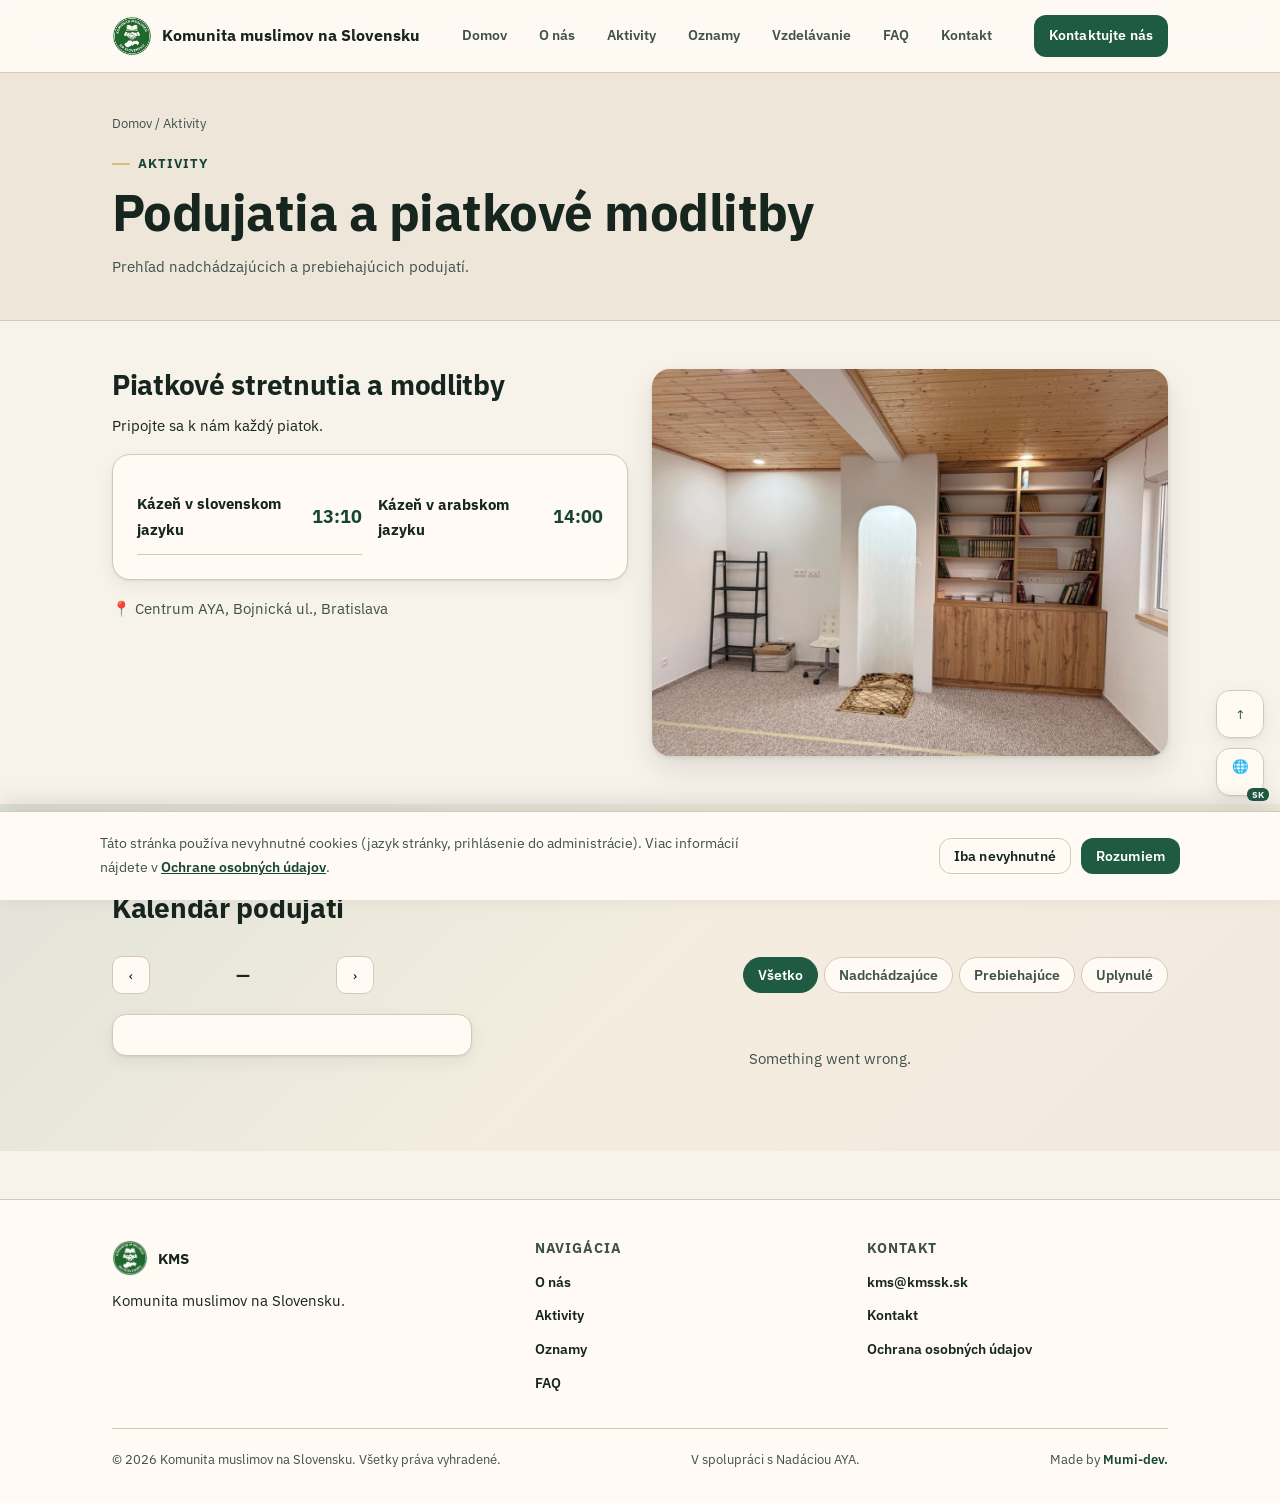
==== site/aktivity.html @ 3a9035a1 "Add files via upload" ====
<!DOCTYPE html>
<html lang="sk" dir="ltr">
<head>
<meta charset="UTF-8">
<meta name="viewport" content="width=device-width, initial-scale=1.0">
<title data-i18n-title="activities.title">Aktivity | KMS</title>
<meta name="description" content="Kalendár podujatí a piatkové modlitby Komunity muslimov na Slovensku." data-i18n-content="activities.lead">
<meta name="robots" content="index, follow">
<link rel="canonical" href="https://kmssk.sk/activities">
<link rel="icon" href="assets/img/favicon.png" type="image/png">
<link rel="preconnect" href="https://fonts.googleapis.com">
<link rel="preconnect" href="https://fonts.gstatic.com" crossorigin>
<link href="https://fonts.googleapis.com/css2?family=IBM+Plex+Sans:wght@400;500;600;700;800&family=IBM+Plex+Sans+Arabic:wght@400;500;600;700&display=swap" rel="stylesheet">
<link rel="stylesheet" href="assets/css/tokens.css">
<link rel="stylesheet" href="assets/css/style.css">
</head>
<body>
<a class="skip-link" href="#main">Skip to content</a>

<header class="site-header" data-hide-in-embed>
  <div class="container">
    <a class="brand" href="/">
      <img src="assets/img/logo.jpg" alt="Logo KMS" width="40" height="40">
      <span data-i18n="meta.site_name">Komunita muslimov na Slovensku</span>
    </a>
    <nav class="site-nav" aria-label="Hlavná navigácia">
      <a href="/" data-i18n="nav.home">Domov</a>
      <a href="/about" data-i18n="nav.about">O nás</a>
      <a href="/activities" data-i18n="nav.activities">Aktivity</a>
      <a href="/announcements" data-i18n="nav.announcements">Oznamy</a>
      <a href="/education" data-i18n="nav.education">Vzdelávanie</a>
      <a href="/faq" data-i18n="nav.faq">FAQ</a>
      <a href="/contact" data-i18n="nav.contact">Kontakt</a>
    </nav>
    <div class="header-actions">
      <a class="btn btn-primary btn-header-cta btn-sm" href="/contact" data-i18n="home.cta_contact">Kontaktujte nás</a>
      <button class="hamburger" type="button" data-drawer-open aria-label="Otvoriť menu" aria-expanded="false" aria-controls="mobile-drawer" data-testid="hamburger-btn">
        <span></span>
      </button>
    </div>
  </div>
</header>

<div class="drawer-scrim" data-drawer-scrim></div>
<aside class="drawer" data-drawer id="mobile-drawer" data-open="false" aria-label="Mobilné menu">
  <div class="drawer-top">
    <a class="brand" href="/"><img src="assets/img/logo.jpg" alt="" width="36" height="36"><span data-i18n="meta.site_name">KMS</span></a>
    <button class="drawer-close" type="button" data-drawer-close aria-label="Zavrieť menu" data-testid="drawer-close-btn">&#10005;</button>
  </div>
  <nav class="drawer-nav" aria-label="Mobilná navigácia">
    <a href="/" data-i18n="nav.home">Domov</a>
    <a href="/about" data-i18n="nav.about">O nás</a>
    <a href="/activities" data-i18n="nav.activities">Aktivity</a>
    <a href="/announcements" data-i18n="nav.announcements">Oznamy</a>
    <a href="/education" data-i18n="nav.education">Vzdelávanie</a>
    <a href="/faq" data-i18n="nav.faq">FAQ</a>
    <a href="/contact" data-i18n="nav.contact">Kontakt</a>
  </nav>
</aside>

<main id="main">
<div id="app-content">

  <div class="page-header" data-hide-in-embed>
    <div class="container">
      <div class="breadcrumbs"><a href="/" data-i18n="nav.home">Domov</a> / <span data-i18n="nav.activities">Aktivity</span></div>
      <div class="eyebrow" data-i18n="activities.eyebrow">Aktivity</div>
      <h1 data-i18n="activities.title">Podujatia a piatkové modlitby</h1>
      <p data-i18n="activities.lead">Prehľad nadchádzajúcich a prebiehajúcich podujatí.</p>
    </div>
  </div>

  <section data-hide-in-embed>
    <div class="container">
      <div class="grid-2">
        <div data-reveal>
          <h2 data-i18n="activities.friday_title">Piatkové stretnutia a modlitby</h2>
          <p data-i18n="activities.friday_note">Pripojte sa k nám každý piatok.</p>
          <div class="prayer-box">
            <div class="prayer-time-row">
              <span class="lang" data-i18n="activities.friday_sk_label">Kázeň v slovenskom jazyku</span>
              <span class="time">13:10</span>
            </div>
            <div class="prayer-time-row">
              <span class="lang" data-i18n="activities.friday_ar_label">Kázeň v arabskom jazyku</span>
              <span class="time">14:00</span>
            </div>
          </div>
          <p class="text-muted mt-4">&#128205; <span data-i18n="activities.friday_location">Centrum AYA, Bojnická ul., Bratislava</span></p>
        </div>
        <div data-reveal>
          <img src="assets/img/friday-prayer-room.jpg" alt="Piatkové stretnutie v Centre AYA" style="border-radius:var(--radius-3);box-shadow:var(--shadow-2);width:100%;" loading="lazy" data-edit-img="activities.friday_image">
        </div>
      </div>
    </div>
  </section>

  <section class="wash">
    <div class="container">
      <div class="section-head">
        <div class="eyebrow" data-i18n="activities.calendar_title">Kalendár podujatí</div>
        <h2 data-i18n="activities.calendar_title">Kalendár podujatí</h2>
      </div>

      <div data-calendar-root data-testid="calendar-root">
        <div class="calendar-toolbar">
          <div class="calendar-nav">
            <button type="button" data-calendar-prev aria-label="Predchádzajúci mesiac">&#8249;</button>
            <span class="calendar-month-label" data-calendar-month-label>—</span>
            <button type="button" data-calendar-next aria-label="Nasledujúci mesiac">&#8250;</button>
          </div>
          <div class="calendar-filter" role="group" aria-label="Filter podujatí">
            <button type="button" class="filter-chip" data-calendar-filter="all" aria-pressed="true" data-i18n="activities.filter_all">Všetko</button>
            <button type="button" class="filter-chip" data-calendar-filter="upcoming" aria-pressed="false" data-i18n="activities.filter_upcoming">Nadchádzajúce</button>
            <button type="button" class="filter-chip" data-calendar-filter="ongoing" aria-pressed="false" data-i18n="activities.filter_ongoing">Prebiehajúce</button>
            <button type="button" class="filter-chip" data-calendar-filter="past" aria-pressed="false" data-i18n="activities.filter_past">Uplynulé</button>
          </div>
        </div>

        <div class="calendar-layout" data-testid="calendar-layout">
          <div class="card card-pad calendar-panel">
            <div class="month-grid" data-calendar-month data-testid="calendar-month-grid"></div>
          </div>
          <div class="calendar-events-panel" data-calendar-list data-testid="calendar-events-list">
            <div class="skeleton skeleton-line"></div>
          </div>
        </div>
      </div>
    </div>
  </section>


</div>
</main>

<footer class="site-footer" data-hide-in-embed>
  <div class="container">
    <div class="footer-grid">
      <div>
        <div class="footer-brand"><img src="assets/img/logo.jpg" alt=""><span data-i18n="meta.site_name">KMS</span></div>
        <p data-i18n="footer.about_text">Komunita muslimov na Slovensku.</p>
      </div>
      <div class="footer-col">
        <h4 data-i18n="footer.nav_title">Navigácia</h4>
        <ul>
          <li><a href="/about" data-i18n="nav.about">O nás</a></li>
          <li><a href="/activities" data-i18n="nav.activities">Aktivity</a></li>
          <li><a href="/announcements" data-i18n="nav.announcements">Oznamy</a></li>
          <li><a href="/faq" data-i18n="nav.faq">FAQ</a></li>
        </ul>
      </div>
      <div class="footer-col">
        <h4 data-i18n="footer.contact_title">Kontakt</h4>
        <ul>
          <li><a href="mailto:kms@kmssk.sk">kms@kmssk.sk</a></li>
          <li><a href="/contact" data-i18n="nav.contact">Kontakt</a></li>
          <li><a href="/privacy">Ochrana osobných údajov</a></li>
        </ul>
      </div>
    </div>
    <div class="footer-bottom">
      <span>&copy; <span id="year"></span> <span data-i18n="footer.made_with">Komunita muslimov na Slovensku</span>. <span data-i18n="common.all_rights">Všetky práva vyhradené.</span></span>
      <span data-i18n="footer.follow_text">V spolupráci s Nadáciou AYA.</span><span class="footer-credit">Made by <a href="https://cloudinite.github.io/mumi/" target="_blank" rel="noopener">Mumi-dev.</a></span>
    </div>
  </div>
</footer>

<div class="fab-rail" data-hide-in-embed>
  <button class="fab fab-scroll" type="button" data-scroll-top aria-label="Späť nahor" data-i18n-aria-label="common.scroll_top" data-testid="scroll-top-btn">&#8593;</button>
  <div style="position:relative;">
    <button class="fab" type="button" data-lang-toggle aria-label="Jazyk" aria-expanded="false" data-testid="lang-toggle-btn">
      &#127760;<span class="fab-lang-code">SK</span>
    </button>
    <div class="lang-menu" data-lang-menu data-open="false" role="menu" data-testid="lang-menu">
      <button type="button" data-lang-option="sk" role="menuitemradio" aria-checked="true">Slovenčina</button>
      <button type="button" data-lang-option="en" role="menuitemradio" aria-checked="false">English</button>
      <button type="button" data-lang-option="ru" role="menuitemradio" aria-checked="false">Русский</button>
      <button type="button" data-lang-option="de" role="menuitemradio" aria-checked="false">Deutsch</button>
      <button type="button" data-lang-option="ar" role="menuitemradio" aria-checked="false">العربية</button>
    </div>
  </div>
</div>

<div class="cookie-banner" data-cookie-banner data-testid="cookie-consent-banner" hidden>
  <div class="cookie-banner-inner">
    <p data-i18n="cookie.message">Táto stránka používa nevyhnutné cookies (jazyk stránky, prihlásenie do administrácie). Viac informácií nájdete v <a href="/privacy">Ochrane osobných údajov</a>.</p>
    <div class="cookie-actions">
      <button type="button" class="btn btn-secondary btn-sm" data-cookie-decline data-i18n="cookie.decline" data-testid="cookie-decline-btn">Iba nevyhnutné</button>
      <button type="button" class="btn btn-primary btn-sm" data-cookie-accept data-i18n="cookie.accept" data-testid="cookie-accept-btn">Rozumiem</button>
    </div>
  </div>
</div>
<script src="assets/js/i18n.js"></script>
<script src="assets/js/main.js"></script>
<script src="assets/js/editor-bridge.js"></script>
<script src="assets/js/cookie-consent.js"></script>
<script src="assets/js/calendar.js"></script>
<script>document.getElementById('year') && (document.getElementById('year').textContent = new Date().getFullYear());</script>
</body>
</html>
---- site/assets/css/tokens.css ----
/* ============================================================
   KMSSK.SK — DESIGN TOKENS
   Plain CSS custom properties. Load before style.css.
   ============================================================ */
:root{
  --bg:#F7F2EA;
  --fg:#16251E;
  --fg-muted:#3E5248;
  --card:#FFFBF4;
  --card-2:#EFE6DA;
  --stroke:#D6C8B8;
  --brand:#1F5A43;
  --brand-strong:#174534;
  --accent:#9A5A2A;
  --accent-soft:#D7C07A;
  --info:#1E5A7A;
  --success:#2F6B4F;
  --warning:#9A6A2F;
  --danger:#8A3F3A;
  --ring:#1D4ED8;

  --font-latin:"IBM Plex Sans",system-ui,-apple-system,"Segoe UI",Roboto,Arial,sans-serif;
  --font-arabic:"IBM Plex Sans Arabic","Noto Sans Arabic",Tahoma,Arial,sans-serif;

  --fs-900:clamp(2.25rem,4vw,3.5rem);
  --fs-800:clamp(1.5rem,2.2vw,2rem);
  --fs-700:1.25rem;
  --fs-600:1.125rem;
  --fs-500:1rem;
  --fs-400:0.9375rem;
  --fs-300:0.875rem;
  --fs-200:0.8125rem;

  --lh-tight:1.15;
  --lh-normal:1.5;
  --lh-relaxed:1.7;

  --space-1:0.25rem;
  --space-2:0.5rem;
  --space-3:0.75rem;
  --space-4:1rem;
  --space-5:1.25rem;
  --space-6:1.5rem;
  --space-8:2rem;
  --space-10:2.5rem;
  --space-12:3rem;
  --space-16:4rem;

  --radius-1:10px;
  --radius-2:14px;
  --radius-3:18px;

  --shadow-1:0 1px 2px rgba(22,37,30,.08),0 6px 18px rgba(22,37,30,.06);
  --shadow-2:0 2px 4px rgba(22,37,30,.10),0 14px 30px rgba(22,37,30,.10);

  --ease-out:cubic-bezier(.16,1,.3,1);
  --ease-in:cubic-bezier(.7,0,.84,0);
  --dur-1:120ms;
  --dur-2:180ms;
  --dur-3:260ms;
  --dur-4:420ms;

  --header-h:72px;
}

html{color-scheme:light;}
*,*::before,*::after{box-sizing:border-box;}
html,body{margin:0;padding:0;}
body{
  background:var(--bg);
  color:var(--fg);
  font-family:var(--font-latin);
  font-size:var(--fs-400);
  line-height:var(--lh-relaxed);
  -webkit-font-smoothing:antialiased;
  text-rendering:optimizeLegibility;
}
html[lang^="ar"] body{font-family:var(--font-arabic);}

img{max-width:100%;display:block;}
a{color:var(--brand-strong);text-decoration:none;}
a:hover{color:var(--accent);}
button{font-family:inherit;}

:focus-visible{outline:3px solid var(--ring);outline-offset:2px;border-radius:4px;}
::selection{background:rgba(31,90,67,.18);}

h1,h2,h3,h4{line-height:var(--lh-tight);letter-spacing:-0.01em;margin:0 0 var(--space-3);color:var(--fg);}
h1{font-size:var(--fs-900);font-weight:700;}
h2{font-size:var(--fs-800);font-weight:700;}
h3{font-size:var(--fs-700);font-weight:600;}
p{margin:0 0 var(--space-4);color:var(--fg);}

@media (prefers-reduced-motion: reduce){
  *{scroll-behavior:auto !important; animation-duration:.01ms !important; animation-iteration-count:1 !important; transition-duration:.01ms !important;}
}
---- site/assets/css/style.css ----
/* ============================================================
   KMSSK.SK — MAIN STYLESHEET
   ============================================================ */

/* ---------- Base / Layout ---------- */
.container{max-width:1120px;margin:0 auto;padding:0 16px;}
@media(min-width:768px){.container{padding:0 24px;}}
@media(min-width:1024px){.container{padding:0 32px;}}

main{display:block;}
section{padding:var(--space-12) 0;}
@media(max-width:640px){section{padding:var(--space-8) 0;}}

.skip-link{position:absolute;left:-999px;top:0;background:var(--brand);color:#fff;padding:10px 16px;border-radius:0 0 10px 0;z-index:200;}
.skip-link:focus{left:0;}

.eyebrow{display:inline-flex;align-items:center;gap:8px;font-size:var(--fs-200);font-weight:700;letter-spacing:.08em;text-transform:uppercase;color:var(--brand-strong);margin-bottom:var(--space-3);}
.eyebrow::before{content:"";width:18px;height:2px;background:var(--accent-soft);display:inline-block;}
.section-head{max-width:680px;margin-bottom:var(--space-8);}
.section-head p{color:var(--fg-muted);}
.section-head.center{margin-left:auto;margin-right:auto;text-align:center;}

.text-muted{color:var(--fg-muted);}
.visually-hidden{position:absolute !important;width:1px;height:1px;overflow:hidden;clip:rect(0,0,0,0);white-space:nowrap;}

/* decorative wash (max 20% viewport, only as section overlay) */
.wash{position:relative;isolation:isolate;}
.wash::before{content:"";position:absolute;inset:0;z-index:-1;background:linear-gradient(135deg, rgba(31,90,67,0.10), rgba(215,192,122,0.10), rgba(154,90,42,0.06));}

/* ---------- Reveal-on-scroll ---------- */
[data-reveal]{opacity:0;transform:translateY(14px);transition:opacity var(--dur-4) var(--ease-out), transform var(--dur-4) var(--ease-out);}
[data-reveal].is-visible{opacity:1;transform:translateY(0);}

/* ---------- Page transition ---------- */
body{opacity:1;transition:opacity var(--dur-4) var(--ease-out);}
body[data-page-state="out"]{opacity:0;}

/* ---------- Cross-fade content on language change ---------- */
#app-content{opacity:1;transform:translateY(0);transition:opacity var(--dur-4) var(--ease-out), transform var(--dur-4) var(--ease-out);}
#app-content[data-i18n-state="out"]{opacity:0;transform:translateY(4px);}

/* ---------- Header / Nav ---------- */
.site-header{position:sticky;top:0;z-index:50;background:rgba(255,251,244,0.86);backdrop-filter:blur(10px);border-bottom:1px solid var(--stroke);}
@supports not (backdrop-filter: blur(1px)){.site-header{background:var(--card);}}
.site-header .container{display:flex;align-items:center;justify-content:space-between;height:var(--header-h);gap:var(--space-4);}
.brand{display:flex;align-items:center;gap:10px;font-weight:700;color:var(--fg);font-size:var(--fs-500);min-width:0;}
.brand img{width:40px;height:40px;border-radius:50%;flex-shrink:0;}
.brand span{white-space:nowrap;overflow:hidden;text-overflow:ellipsis;}
@media(max-width:480px){.brand span{max-width:150px;}}

.site-nav{display:none;align-items:center;gap:var(--space-1);}
.site-nav a{padding:10px 14px;border-radius:10px;color:var(--fg-muted);font-weight:600;font-size:var(--fs-300);transition:background var(--dur-2) var(--ease-out), color var(--dur-2) var(--ease-out);white-space:nowrap;}
.site-nav a:hover{background:var(--card-2);color:var(--brand-strong);}
.site-nav a[aria-current="page"]{color:var(--brand-strong);background:var(--card-2);}
@media(min-width:900px){.site-nav{display:flex;}}

.header-actions{display:flex;align-items:center;gap:10px;}
.btn-header-cta{display:none;}
@media(min-width:900px){.btn-header-cta{display:inline-flex;}}

.hamburger{display:inline-flex;width:44px;height:44px;border-radius:10px;border:1px solid var(--stroke);background:var(--card);align-items:center;justify-content:center;cursor:pointer;flex-shrink:0;}
@media(min-width:900px){.hamburger{display:none;}}
.hamburger span{display:block;width:20px;height:2px;background:var(--fg);position:relative;}
.hamburger span::before,.hamburger span::after{content:"";position:absolute;left:0;width:20px;height:2px;background:var(--fg);transition:transform var(--dur-2) var(--ease-out);}
.hamburger span::before{top:-6px;}
.hamburger span::after{top:6px;}

/* ---------- Mobile Drawer ---------- */
.drawer-scrim{position:fixed;inset:0;background:rgba(22,37,30,.42);opacity:0;pointer-events:none;transition:opacity var(--dur-3) var(--ease-out);z-index:90;}
.drawer-scrim[data-open="true"]{opacity:1;pointer-events:auto;}
.drawer{position:fixed;top:0;right:0;height:100%;width:min(86vw,360px);background:var(--card);border-left:1px solid var(--stroke);translate:100% 0;opacity:0;box-shadow:var(--shadow-2);transition:opacity var(--dur-3) var(--ease-out), translate var(--dur-3) var(--ease-out);z-index:91;display:flex;flex-direction:column;padding:var(--space-5);overflow-y:auto;}
.drawer[data-open="true"]{opacity:1;translate:0 0;}
.drawer-top{display:flex;align-items:center;justify-content:space-between;margin-bottom:var(--space-6);}
.drawer-close{width:40px;height:40px;border-radius:10px;border:1px solid var(--stroke);background:var(--card);display:flex;align-items:center;justify-content:center;cursor:pointer;}
.drawer-nav{display:flex;flex-direction:column;gap:4px;}
.drawer-nav a{padding:14px 12px;border-radius:10px;color:var(--fg);font-weight:600;font-size:var(--fs-500);}
.drawer-nav a:hover{background:var(--card-2);}
.drawer-nav a[aria-current="page"]{color:var(--brand-strong);background:var(--card-2);}
body.drawer-locked{overflow:hidden;}

/* ---------- Floating Action Rail ---------- */
.fab-rail{position:fixed;right:16px;bottom:16px;display:flex;flex-direction:column;gap:10px;z-index:60;padding-bottom:env(safe-area-inset-bottom);transition:bottom .25s ease;}
body.has-cookie-banner .fab-rail{bottom:104px;}
@media(max-width:640px){body.has-cookie-banner .fab-rail{bottom:150px;}}

/* Cookie / privacy consent banner */
.cookie-banner{position:fixed;left:0;right:0;bottom:0;z-index:80;background:var(--card);border-top:1px solid var(--stroke);box-shadow:0 -8px 24px rgba(20,30,25,.12);padding:var(--space-5) 0;padding-bottom:calc(var(--space-5) + env(safe-area-inset-bottom));transform:translateY(100%);transition:transform .25s ease;}
.cookie-banner.is-visible{transform:translateY(0);}
.cookie-banner-inner{max-width:1120px;margin:0 auto;padding:0 var(--space-5);display:flex;align-items:center;justify-content:space-between;gap:var(--space-6);flex-wrap:wrap;}
.cookie-banner-inner p{margin:0;font-size:var(--fs-300);color:var(--fg-muted);max-width:640px;}
.cookie-banner-inner p a{color:var(--brand-strong);font-weight:600;text-decoration:underline;}
.cookie-actions{display:flex;gap:10px;flex-wrap:wrap;flex-shrink:0;}
@media(max-width:640px){
  .cookie-banner-inner{flex-direction:column;align-items:stretch;text-align:left;}
  .cookie-actions{width:100%;}
  .cookie-actions .btn{flex:1;}
}
.fab{width:48px;height:48px;border-radius:14px;background:rgba(255,251,244,.94);border:1px solid var(--stroke);box-shadow:var(--shadow-1);display:grid;place-items:center;color:var(--brand-strong);transition:box-shadow var(--dur-2) var(--ease-out), background var(--dur-2) var(--ease-out), opacity var(--dur-2) var(--ease-out), transform var(--dur-2) var(--ease-out);cursor:pointer;position:relative;}
.fab:hover{box-shadow:var(--shadow-2);background:var(--card);}
.fab:active{transform:scale(.96);}
.fab-scroll{opacity:0;pointer-events:none;transform:translateY(6px);}
.fab-scroll.is-visible{opacity:1;pointer-events:auto;transform:translateY(0);}
.fab-lang-code{position:absolute;bottom:-6px;right:-6px;background:var(--brand);color:#fff;font-size:9px;font-weight:800;letter-spacing:.02em;padding:2px 5px;border-radius:6px;line-height:1;}

.lang-menu{position:absolute;bottom:56px;right:0;background:var(--card);border:1px solid var(--stroke);border-radius:var(--radius-2);box-shadow:var(--shadow-2);padding:6px;min-width:170px;opacity:0;transform:translateY(6px) scale(.98);pointer-events:none;transition:opacity var(--dur-2) var(--ease-out), transform var(--dur-2) var(--ease-out);}
.lang-menu[data-open="true"]{opacity:1;transform:translateY(0) scale(1);pointer-events:auto;}
.lang-menu button{display:flex;width:100%;align-items:center;justify-content:space-between;gap:8px;padding:10px 12px;border-radius:8px;background:transparent;border:none;color:var(--fg);font-size:var(--fs-300);font-weight:600;cursor:pointer;text-align:left;}
.lang-menu button:hover{background:var(--card-2);}
.lang-menu button[aria-checked="true"]{color:var(--brand-strong);background:var(--card-2);}

/* ---------- Hero ---------- */
.hero{padding:var(--space-16) 0 var(--space-12);}
.hero .grid{display:grid;gap:var(--space-8);align-items:center;}
@media(min-width:860px){.hero .grid{grid-template-columns:1.1fr .9fr;}}
.hero h1{margin-bottom:var(--space-4);}
.hero p.lead{font-size:var(--fs-600);color:var(--fg-muted);max-width:560px;}
.hero-actions{display:flex;gap:12px;flex-wrap:wrap;margin-top:var(--space-6);}
.hero-media{position:relative;border-radius:var(--radius-3);overflow:hidden;box-shadow:var(--shadow-2);aspect-ratio:4/3;}
.hero-media img{width:100%;height:100%;object-fit:cover;}
.hero-badge{position:absolute;bottom:14px;left:14px;background:rgba(255,251,244,.94);border:1px solid var(--stroke);border-radius:var(--radius-1);padding:8px 12px;font-size:var(--fs-300);font-weight:700;color:var(--brand-strong);box-shadow:var(--shadow-1);}

/* ---------- Buttons ---------- */
.btn{display:inline-flex;align-items:center;justify-content:center;gap:8px;border-radius:12px;padding:11px 18px;font-weight:600;font-size:var(--fs-400);cursor:pointer;min-height:44px;letter-spacing:.01em;border:1px solid transparent;transition:background var(--dur-2) var(--ease-out), box-shadow var(--dur-2) var(--ease-out), border-color var(--dur-2) var(--ease-out), transform var(--dur-1) var(--ease-out);}
.btn:active{transform:scale(.98);}
.btn-primary{background:var(--brand);color:#fff;}
.btn-primary:hover{background:var(--brand-strong);box-shadow:var(--shadow-1);color:#fff;}
.btn-secondary{background:var(--card);color:var(--fg);border-color:var(--stroke);}
.btn-secondary:hover{border-color:rgba(31,90,67,.35);box-shadow:var(--shadow-1);}
.btn-ghost{background:transparent;color:var(--brand-strong);}
.btn-ghost:hover{background:rgba(31,90,67,.08);}
.btn-sm{min-height:36px;padding:8px 14px;font-size:var(--fs-300);}
.btn[aria-disabled="true"]{opacity:.55;cursor:not-allowed;}
.btn[aria-disabled="true"]:hover{background:var(--card);box-shadow:none;}

/* ---------- Cards ---------- */
.card{background:var(--card);border:1px solid var(--stroke);border-radius:var(--radius-2);box-shadow:var(--shadow-1);transition:box-shadow var(--dur-2) var(--ease-out);}
.card:hover{box-shadow:var(--shadow-2);}
.card-pad{padding:var(--space-5);}

.grid-3{display:grid;gap:var(--space-5);grid-template-columns:1fr;}
@media(min-width:680px){.grid-3{grid-template-columns:repeat(2,1fr);}}
@media(min-width:980px){.grid-3{grid-template-columns:repeat(3,1fr);}}
/* Announcements archive: auto-fit so a handful of items never leave awkward empty columns */
.announcements-grid{grid-template-columns:repeat(auto-fit,minmax(280px,1fr)) !important;}
.announcements-cta{display:flex;align-items:center;justify-content:space-between;gap:var(--space-5);flex-wrap:wrap;}
.announcements-cta .btn{flex-shrink:0;}
.grid-2{display:grid;gap:var(--space-6);grid-template-columns:1fr;}
@media(min-width:760px){.grid-2{grid-template-columns:1fr 1fr;}}

.announcement-card{padding:var(--space-5);display:flex;flex-direction:column;gap:8px;position:relative;}
.announcement-card .badge-row{display:flex;align-items:center;gap:8px;}
.badge{display:inline-flex;align-items:center;gap:6px;font-size:var(--fs-200);font-weight:700;padding:4px 10px;border-radius:999px;background:var(--card-2);color:var(--brand-strong);}
.badge-dot{width:7px;height:7px;border-radius:50%;background:var(--accent-soft);}
.announcement-card h3{font-size:var(--fs-600);margin:2px 0;}
.announcement-card .meta{font-size:var(--fs-300);color:var(--fg-muted);}
.announcement-card.urgent{border-left:3px solid var(--danger);}

.event-card{padding:var(--space-5);display:flex;gap:var(--space-4);align-items:flex-start;}
.event-date-pill{flex-shrink:0;width:64px;height:64px;border-radius:var(--radius-1);background:var(--card-2);display:flex;flex-direction:column;align-items:center;justify-content:center;color:var(--brand-strong);font-weight:700;line-height:1.1;}
.event-date-pill .d{font-size:1.35rem;}
.event-date-pill .m{font-size:var(--fs-200);text-transform:uppercase;letter-spacing:.04em;}
.event-body{flex:1;min-width:0;}
.event-body h3{font-size:var(--fs-600);margin-bottom:4px;}
.event-meta{display:flex;gap:14px;flex-wrap:wrap;font-size:var(--fs-300);color:var(--fg-muted);margin:6px 0;}
.event-meta span{display:inline-flex;align-items:center;gap:6px;}
.event-status{font-size:var(--fs-200);font-weight:700;padding:3px 9px;border-radius:999px;}
.event-status.upcoming{background:rgba(31,90,67,.12);color:var(--brand-strong);}
.event-status.ongoing{background:rgba(154,90,42,.14);color:var(--accent);}
.event-status.past{background:var(--card-2);color:var(--fg-muted);}
.event-status.cancelled{background:rgba(138,63,58,.12);color:var(--danger);}
.event-cta{margin-top:8px;}
.event-cta a{font-weight:700;font-size:var(--fs-300);border-bottom:2px solid transparent;transition:border-color var(--dur-2) var(--ease-out);}
.event-cta a:hover{border-color:var(--accent);}

.coming-soon-card{padding:var(--space-6) var(--space-5);text-align:center;display:flex;flex-direction:column;align-items:center;gap:10px;}
.coming-soon-card .icon{width:56px;height:56px;border-radius:16px;background:var(--card-2);display:flex;align-items:center;justify-content:center;color:var(--brand-strong);font-size:24px;}
.coming-soon-card h3{font-size:var(--fs-600);}
.coming-soon-card p{color:var(--fg-muted);font-size:var(--fs-300);margin-bottom:4px;}

/* ---------- FAQ accordion ---------- */
.faq-list{display:flex;flex-direction:column;gap:10px;}
.faq-item{border:1px solid var(--stroke);border-radius:var(--radius-2);background:var(--card);overflow:hidden;}
.faq-trigger{width:100%;display:flex;align-items:center;justify-content:space-between;gap:12px;padding:16px 18px;background:transparent;border:none;text-align:left;font-weight:700;font-size:var(--fs-500);color:var(--fg);cursor:pointer;min-height:44px;}
.faq-trigger .chev{flex-shrink:0;transition:transform var(--dur-2) var(--ease-out);color:var(--brand-strong);}
.faq-trigger[aria-expanded="true"] .chev{transform:rotate(180deg);}
.faq-content{max-height:0;overflow:hidden;transition:max-height var(--dur-3) var(--ease-out);}
.faq-content-inner{padding:0 18px 16px;color:var(--fg-muted);}

/* ---------- Calendar ---------- */
.calendar-toolbar{display:flex;align-items:center;justify-content:space-between;gap:12px;margin-bottom:var(--space-5);flex-wrap:wrap;}
.calendar-nav{display:flex;align-items:center;gap:8px;}
.calendar-nav button{width:38px;height:38px;border-radius:10px;border:1px solid var(--stroke);background:var(--card);cursor:pointer;display:flex;align-items:center;justify-content:center;}
.calendar-month-label{font-weight:700;font-size:var(--fs-600);min-width:170px;text-align:center;}
.calendar-filter{display:flex;gap:6px;flex-wrap:wrap;}
.filter-chip{border:1px solid var(--stroke);background:var(--card);border-radius:999px;padding:8px 14px;font-size:var(--fs-300);font-weight:600;cursor:pointer;color:var(--fg-muted);}
.filter-chip[aria-pressed="true"]{background:var(--brand);color:#fff;border-color:var(--brand);}

.month-grid{display:grid;grid-template-columns:repeat(7,1fr);gap:6px;}
.month-grid .dow{font-size:var(--fs-200);font-weight:700;text-align:center;color:var(--fg-muted);padding:6px 0;}
.calendar-day{aspect-ratio:1;border-radius:10px;border:1px solid var(--stroke);background:var(--card);display:flex;flex-direction:column;align-items:center;justify-content:center;gap:4px;font-size:var(--fs-300);font-weight:600;cursor:pointer;padding:4px;}
.calendar-day.is-outside{opacity:.35;}
.calendar-day.is-today{box-shadow:inset 0 0 0 2px var(--brand);}
.calendar-day.is-selected{background:rgba(31,90,67,.10);border-color:var(--brand);}
.calendar-day .dots{display:flex;gap:3px;}
.calendar-day .dots span{width:5px;height:5px;border-radius:50%;background:var(--accent);}

/* Calendar + events list side-by-side (smaller calendar, events beside it) */
.calendar-layout{display:flex;gap:var(--space-6);align-items:flex-start;}
.calendar-panel{flex:0 0 360px;max-width:360px;}
.calendar-panel .month-grid{gap:4px;}
.calendar-panel .calendar-day{font-size:var(--fs-200);}
.calendar-events-panel{flex:1;min-width:0;display:flex;flex-direction:column;gap:var(--space-4);max-height:560px;overflow-y:auto;padding-right:4px;}
.calendar-events-panel .event-card{padding:var(--space-4);}
@media(max-width:900px){
  .calendar-layout{flex-direction:column;}
  .calendar-panel{width:100%;max-width:none;flex:1 1 auto;}
  .calendar-events-panel{max-height:none;overflow-y:visible;}
}

.calendar-empty{padding:var(--space-8);text-align:center;color:var(--fg-muted);}

.embed-code-box{background:var(--card-2);border:1px solid var(--stroke);border-radius:var(--radius-2);padding:var(--space-4);font-family:monospace;font-size:var(--fs-300);overflow-x:auto;white-space:pre-wrap;word-break:break-all;}

/* Embed mode overrides */
body[data-embed="true"]{background:transparent;}
body[data-embed="true"] .site-header,
body[data-embed="true"] .site-footer,
body[data-embed="true"] .fab-rail{display:none !important;}
body[data-embed="true"] .cookie-banner{display:none !important;}
body[data-embed="true"] .card{box-shadow:none;}
body[data-embed="true"] main{padding-top:var(--space-4);}
body[data-embed="true"] [data-hide-in-embed]{display:none !important;}
body[data-embed="true"] section{padding:var(--space-4) 0;}

/* ---------- Forms ---------- */
.form-group{margin-bottom:var(--space-4);}
.form-group label{display:block;font-weight:700;font-size:var(--fs-300);margin-bottom:6px;color:var(--fg);}
.required-mark{color:var(--danger);}
.input,textarea.input{width:100%;min-height:44px;border-radius:12px;border:1px solid var(--stroke);background:var(--card);padding:10px 12px;color:var(--fg);font-family:inherit;font-size:var(--fs-400);transition:border-color var(--dur-2) var(--ease-out), box-shadow var(--dur-2) var(--ease-out);}
textarea.input{min-height:130px;resize:vertical;}
.input:focus{border-color:rgba(31,90,67,.55);box-shadow:0 0 0 4px rgba(29,78,216,.18);outline:none;}
.form-msg{padding:12px 14px;border-radius:10px;font-size:var(--fs-300);font-weight:600;margin-top:var(--space-3);display:none;}
.form-msg.show{display:block;}
.form-msg.success{background:rgba(47,107,79,.12);color:var(--success);}
.form-msg.error{background:rgba(138,63,58,.12);color:var(--danger);}
.hp-field{position:absolute;left:-9999px;top:-9999px;}

/* ---------- Modal (Announcement Popup) ---------- */
.modal-scrim{position:fixed;inset:0;background:rgba(22,37,30,.5);opacity:0;pointer-events:none;transition:opacity var(--dur-3) var(--ease-out);z-index:120;display:flex;align-items:center;justify-content:center;padding:16px;}
.modal-scrim[data-open="true"]{opacity:1;pointer-events:auto;}
.modal-box{background:var(--card);border-radius:var(--radius-3);box-shadow:var(--shadow-2);max-width:520px;width:100%;max-height:88vh;overflow-y:auto;position:relative;border-top:5px solid var(--accent-soft);transform:translateY(10px) scale(.98);opacity:0;transition:transform var(--dur-3) var(--ease-out), opacity var(--dur-3) var(--ease-out);}
.modal-scrim[data-open="true"] .modal-box{transform:translateY(0) scale(1);opacity:1;}
.modal-header{display:flex;align-items:flex-start;justify-content:space-between;gap:12px;padding:var(--space-5) var(--space-5) 0;}
.modal-title-wrap{min-width:0;}
.modal-badge{display:inline-flex;align-items:center;gap:6px;font-size:var(--fs-200);font-weight:700;color:var(--accent);text-transform:uppercase;letter-spacing:.04em;margin-bottom:6px;}
.modal-title{font-size:var(--fs-700);margin:0;}
.modal-close{width:36px;height:36px;border-radius:10px;border:1px solid var(--stroke);background:var(--card);cursor:pointer;display:flex;align-items:center;justify-content:center;flex-shrink:0;}
.modal-mini-lang{display:flex;align-items:center;gap:6px;padding:var(--space-5) var(--space-5) 0;}
.modal-mini-lang button{border:1px solid var(--stroke);background:var(--card);border-radius:8px;padding:5px 10px;font-size:var(--fs-200);font-weight:700;cursor:pointer;color:var(--fg-muted);}
.modal-mini-lang button[aria-pressed="true"]{background:var(--brand);color:#fff;border-color:var(--brand);}
.modal-body{padding:var(--space-4) var(--space-5) var(--space-6);color:var(--fg);white-space:pre-line;}
.modal-date{font-size:var(--fs-300);color:var(--fg-muted);padding:0 var(--space-5);}

/* ---------- Footer ---------- */
.site-footer{border-top:1px solid var(--stroke);padding:var(--space-10) 0 var(--space-8);background:var(--card);margin-top:var(--space-12);}
.footer-grid{display:grid;gap:var(--space-8);grid-template-columns:1fr;}
@media(min-width:760px){.footer-grid{grid-template-columns:1.3fr 1fr 1fr;}}
.footer-brand{display:flex;align-items:center;gap:10px;font-weight:700;margin-bottom:var(--space-3);}
.footer-brand img{width:36px;height:36px;border-radius:50%;}
.footer-col h4{font-size:var(--fs-300);text-transform:uppercase;letter-spacing:.06em;color:var(--fg-muted);margin-bottom:var(--space-3);}
.footer-col ul{list-style:none;padding:0;margin:0;display:flex;flex-direction:column;gap:8px;}
.footer-col a{color:var(--fg);font-weight:600;font-size:var(--fs-300);}
.footer-bottom{margin-top:var(--space-8);padding-top:var(--space-5);border-top:1px solid var(--stroke);display:flex;justify-content:space-between;align-items:center;flex-wrap:wrap;gap:10px;font-size:var(--fs-200);color:var(--fg-muted);}
.footer-credit{color:var(--fg-muted);}
.footer-credit a{color:var(--brand-strong);font-weight:600;text-decoration:none;}
.footer-credit a:hover{text-decoration:underline;}
.footer-credit a:focus-visible{outline:2px solid var(--brand);outline-offset:2px;border-radius:3px;}

/* ---------- Page header (non-home pages) ---------- */
.page-header{padding:var(--space-10) 0 var(--space-6);border-bottom:1px solid var(--stroke);background:var(--card-2);}
.page-header .eyebrow{margin-bottom:var(--space-2);}
.page-header p{color:var(--fg-muted);max-width:640px;}
.breadcrumbs{font-size:var(--fs-200);color:var(--fg-muted);margin-bottom:var(--space-3);}
.breadcrumbs a{color:var(--fg-muted);}
.breadcrumbs a:hover{color:var(--brand-strong);}

/* ---------- Timeline (About page) ---------- */
.timeline{position:relative;padding-left:28px;border-left:2px solid var(--stroke);display:flex;flex-direction:column;gap:var(--space-6);}
html[dir="rtl"] .timeline,body.lang-ar .timeline{padding-left:28px;}
.timeline-item{position:relative;}
.timeline-item::before{content:"";position:absolute;left:-35px;top:2px;width:14px;height:14px;border-radius:50%;background:var(--brand);border:3px solid var(--card);box-shadow:0 0 0 2px var(--brand);}
.timeline-item h3{font-size:var(--fs-600);margin-bottom:4px;}
.timeline-item .year{display:inline-block;font-size:var(--fs-200);font-weight:800;color:var(--accent);margin-bottom:4px;}

/* Compact 2-col history grid (About page) - shorter page than a long vertical timeline */
.timeline-grid{display:grid;grid-template-columns:repeat(2,1fr);gap:14px;}
@media(max-width:640px){.timeline-grid{grid-template-columns:1fr;}}
.timeline-card{background:var(--card);border:1px solid var(--stroke);border-radius:var(--radius-2);padding:var(--space-5);}
.timeline-card .year{display:inline-block;font-size:var(--fs-200);font-weight:800;color:var(--accent);margin-bottom:4px;}
.timeline-card h3{font-size:var(--fs-500);margin-bottom:4px;}
.timeline-card p{font-size:var(--fs-300);color:var(--fg-muted);margin:0;}
.timeline-card.is-current{background:rgba(31,90,67,.06);border-color:var(--brand);}

/* ---------- Goals list ---------- */
.goals-list{list-style:none;padding:0;margin:0;display:flex;flex-direction:column;gap:12px;}
.goals-list li{display:flex;gap:12px;align-items:flex-start;background:var(--card);border:1px solid var(--stroke);border-radius:var(--radius-2);padding:14px 16px;}
.goals-list .num{flex-shrink:0;width:30px;height:30px;border-radius:50%;background:var(--brand);color:#fff;font-weight:700;font-size:var(--fs-300);display:flex;align-items:center;justify-content:center;}

/* ---------- Prayer times highlight box ---------- */
.prayer-box{display:grid;gap:var(--space-4);grid-template-columns:1fr;background:var(--card);border:1px solid var(--stroke);border-radius:var(--radius-3);padding:var(--space-6);box-shadow:var(--shadow-1);}
@media(min-width:700px){.prayer-box{grid-template-columns:1fr 1fr;}}
.prayer-time-row{display:flex;align-items:center;justify-content:space-between;padding:12px 0;border-bottom:1px solid var(--stroke);}
.prayer-time-row:last-child{border-bottom:none;}
.prayer-time-row .lang{font-weight:700;}
.prayer-time-row .time{font-weight:800;color:var(--brand-strong);font-size:var(--fs-600);}

/* ---------- RTL text-only rules (Arabic) ---------- */
/* IMPORTANT: html/body dir stays LTR always. Only text-bearing nodes flip. */
[data-i18n-dir][dir="rtl"]{text-align:right;unicode-bidi:plaintext;}
.text-rtl{direction:rtl;text-align:right;unicode-bidi:plaintext;}
.text-ltr{direction:ltr;text-align:left;unicode-bidi:plaintext;}

/* ---------- Skeleton / loading ---------- */
.skeleton{background:linear-gradient(90deg,var(--card-2) 25%,rgba(255,255,255,.6) 37%,var(--card-2) 63%);background-size:400% 100%;animation:skeleton-loading 1.4s ease infinite;border-radius:10px;}
@keyframes skeleton-loading{0%{background-position:100% 50%;}100%{background-position:0 50%;}}
.skeleton-line{height:14px;margin-bottom:8px;}

/* ---------- 404 ---------- */
.error-404{text-align:center;padding:var(--space-16) 0;}
.error-404 .code{font-size:5rem;font-weight:800;color:var(--card-2);line-height:1;-webkit-text-stroke:2px var(--brand);color:transparent;}

/* ---------- Utility spacing ---------- */
.mt-2{margin-top:var(--space-2);}
.mt-4{margin-top:var(--space-4);}
.mt-6{margin-top:var(--space-6);}
.mt-8{margin-top:var(--space-8);}
.flex{display:flex;}
.flex-wrap{flex-wrap:wrap;}
.gap-2{gap:8px;}
.gap-3{gap:12px;}
.items-center{align-items:center;}
.justify-between{justify-content:space-between;}
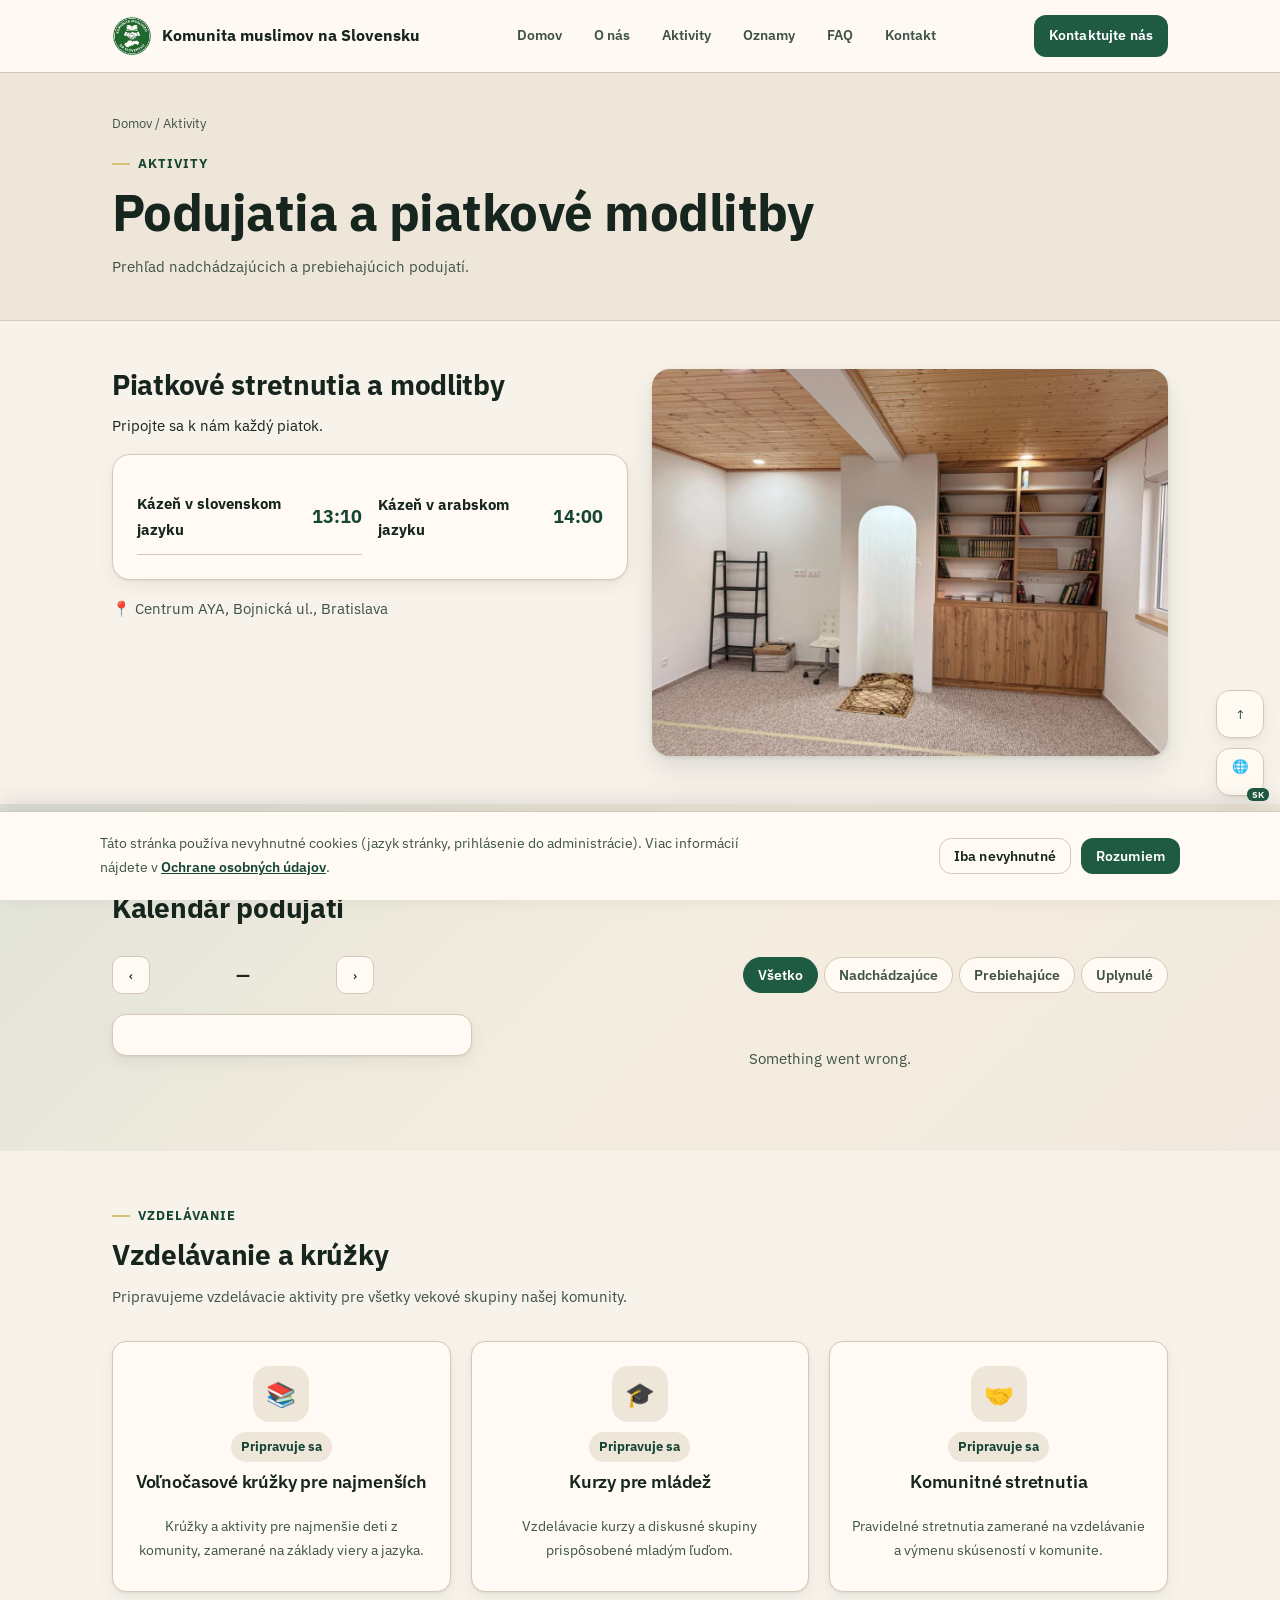
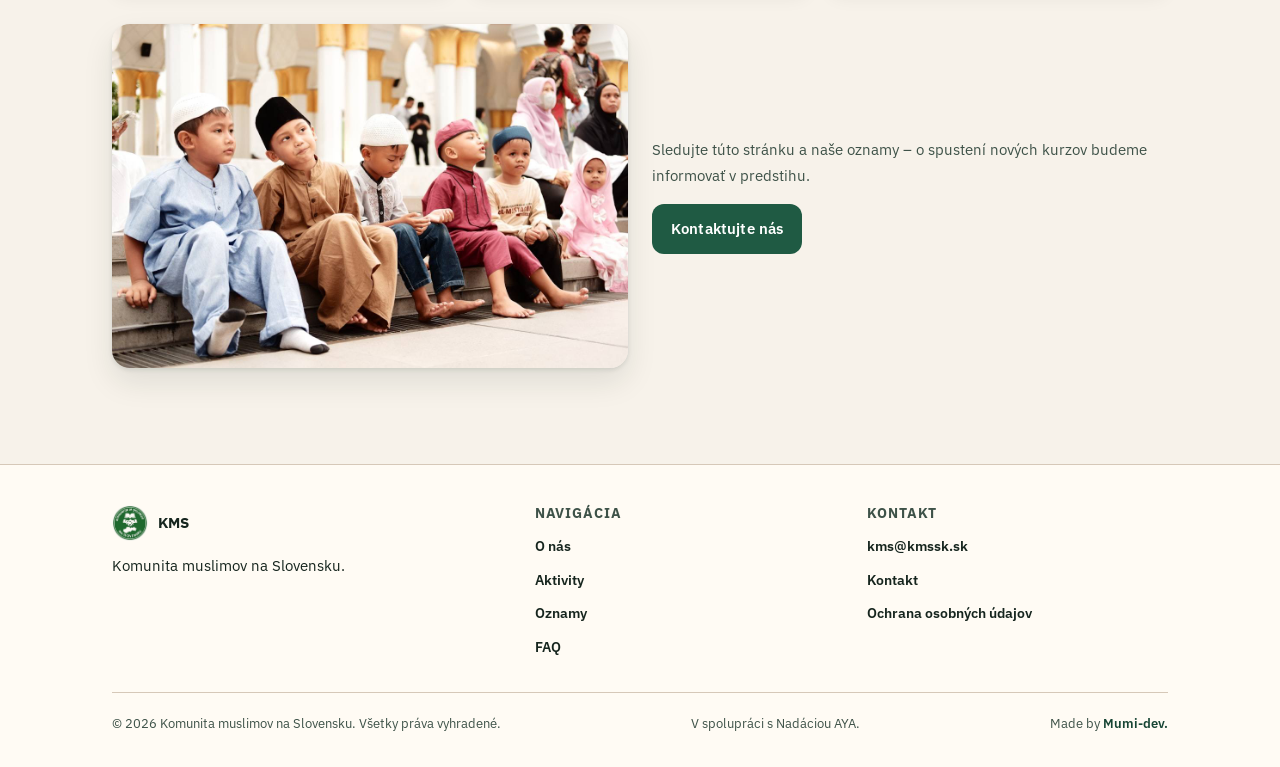
==== commit f6b2f571: "Merge origin/main: adopt extracted site/ layout main replaced kmssk.sk-main.zip with the extracted s" ====
--- a/site/aktivity.html
+++ b/site/aktivity.html
@@ -28,7 +28,6 @@
       <a href="/about" data-i18n="nav.about">O nás</a>
       <a href="/activities" data-i18n="nav.activities">Aktivity</a>
       <a href="/announcements" data-i18n="nav.announcements">Oznamy</a>
-      <a href="/education" data-i18n="nav.education">Vzdelávanie</a>
       <a href="/faq" data-i18n="nav.faq">FAQ</a>
       <a href="/contact" data-i18n="nav.contact">Kontakt</a>
     </nav>
@@ -52,7 +51,6 @@
     <a href="/about" data-i18n="nav.about">O nás</a>
     <a href="/activities" data-i18n="nav.activities">Aktivity</a>
     <a href="/announcements" data-i18n="nav.announcements">Oznamy</a>
-    <a href="/education" data-i18n="nav.education">Vzdelávanie</a>
     <a href="/faq" data-i18n="nav.faq">FAQ</a>
     <a href="/contact" data-i18n="nav.contact">Kontakt</a>
   </nav>
@@ -129,6 +127,44 @@
     </div>
   </section>
 
+  <section id="vzdelavanie" data-hide-in-embed>
+    <div class="container">
+      <div class="section-head">
+        <div class="eyebrow" data-i18n="education.eyebrow">Vzdelávanie</div>
+        <h2 data-i18n="education.title">Vzdelávanie a krúžky</h2>
+        <p data-i18n="education.lead">Pripravujeme vzdelávacie aktivity pre všetky vekové skupiny našej komunity.</p>
+      </div>
+      <div class="grid-3">
+        <div class="coming-soon-card card" data-reveal>
+          <div class="icon">&#128218;</div>
+          <span class="badge" data-i18n="education.coming_soon">Pripravuje sa</span>
+          <h3 data-i18n="education.card_1_title">Voľnočasové krúžky pre najmenších</h3>
+          <p data-i18n="education.card_1_desc">Krúžky a aktivity pre najmenšie deti z komunity, zamerané na základy viery a jazyka.</p>
+        </div>
+        <div class="coming-soon-card card" data-reveal>
+          <div class="icon">&#127891;</div>
+          <span class="badge" data-i18n="education.coming_soon">Pripravuje sa</span>
+          <h3 data-i18n="education.card_2_title">Kurzy pre mládež</h3>
+          <p data-i18n="education.card_2_desc">Vzdelávacie kurzy a diskusné skupiny prispôsobené mladým ľuďom.</p>
+        </div>
+        <div class="coming-soon-card card" data-reveal>
+          <div class="icon">&#129309;</div>
+          <span class="badge" data-i18n="education.coming_soon">Pripravuje sa</span>
+          <h3 data-i18n="education.card_3_title">Komunitné stretnutia</h3>
+          <p data-i18n="education.card_3_desc">Pravidelné stretnutia zamerané na vzdelávanie a výmenu skúseností v komunite.</p>
+        </div>
+      </div>
+      <div class="grid-2 mt-8">
+        <div data-reveal>
+          <img src="assets/img/youth-kids.jpg" alt="Deti počas vzdelávacej aktivity" style="border-radius:var(--radius-3);box-shadow:var(--shadow-2);width:100%;" loading="lazy">
+        </div>
+        <div data-reveal style="align-self:center;">
+          <p class="text-muted" data-i18n="education.note">Sledujte túto stránku a naše oznamy – o spustení nových kurzov budeme informovať v predstihu.</p>
+          <a class="btn btn-primary" href="/contact" data-i18n="home.cta_contact">Kontaktujte nás</a>
+        </div>
+      </div>
+    </div>
+  </section>
 
 </div>
 </main>
--- a/site/assets/css/style.css
+++ b/site/assets/css/style.css
@@ -19,6 +19,7 @@
 .section-head{max-width:680px;margin-bottom:var(--space-8);}
 .section-head p{color:var(--fg-muted);}
 .section-head.center{margin-left:auto;margin-right:auto;text-align:center;}
+#vzdelavanie{scroll-margin-top:72px;}
 
 .text-muted{color:var(--fg-muted);}
 .visually-hidden{position:absolute !important;width:1px;height:1px;overflow:hidden;clip:rect(0,0,0,0);white-space:nowrap;}
